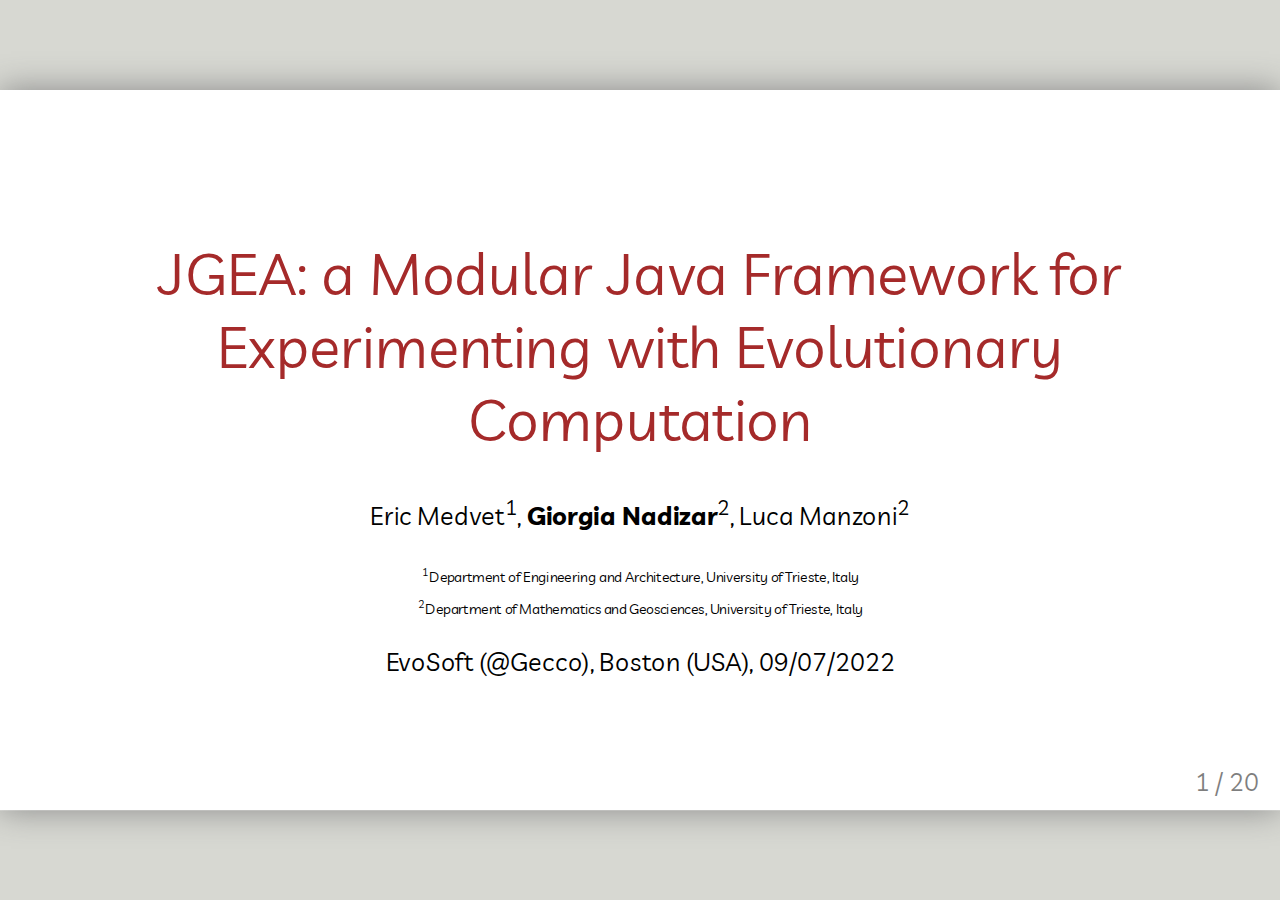
==== JGEA/index.html @ 8d0991c9 "Add files via upload" ====
<!DOCTYPE html>
<html>
  <head>
    <title>JGEA: a Modular Java Framework for Experimenting with Evolutionary Computation</title>
    <meta charset="utf-8" />
    <link rel="stylesheet" type="text/css" href="assets/style.css" />
  </head>
  <body>
    <script src="assets/remark-latest.min.js"></script>
    <script src="assets/katex.min.js"></script>
    <script src="assets/auto-render.min.js"></script>
    <script src="assets/diagram-transformer.js"></script>
    <link rel="stylesheet" href="assets/katex.min.css" />
    <script>
      var sourceUrls = [
        "index.md"
      ];
      var xmlhttp = new XMLHttpRequest();
      var source = "";
      for (var i = 0; i < sourceUrls.length; i++) {
        xmlhttp.open("GET", sourceUrls[i], false);
        xmlhttp.send();
        source += xmlhttp.responseText;
        if (i + 1 < sourceUrls.length) {
          source += "\n---\n";
        }
      }
      var renderMath = function() {
        renderMathInElement(document.body, {
          delimiters: [
            { left: "$$", right: "$$", display: true },
            { left: "$", right: "$", display: false }
          ]
        });
        diagramTransformer.transformAll(document.body, "diagram");
      };
      var slideshow = remark.create(
        {
          source: source,
          ratio: "16:9",
          highlightStyle: "monokai",
          highlightLines: true,
          highlightSpans: true
        },
        renderMath
      );
    </script>
  </body>
</html>
---- JGEA/assets/style.css ----
@import url("https://fonts.googleapis.com/css?family=Livvic:400,400i,700,700i|Roboto+Mono:400,700,400i");
body {
  font-family: "Livvic";
}
.remark-slide-content {
  font-size: 24px;
}
h1,
h2,
h3 {
  font-family: "Livvic";
  font-weight: normal;
}
h1 {
  color: brown;
}
code {
  border-radius: 0.5em;
}
.compact code {
  line-height: 70%;
  font-size: 60%;
}
pre {
  margin: 0.1em 0;
}
.remark-code,
.remark-inline-code {
  font-family: "Roboto Mono";
}
.remark-inline-code {
  color: #812815;
  font-size: 85%;
}
.cols {
  display: flex;
}
.c25 {
  flex: 25%;
}
.c30 {
  flex: 30%;
}
.c40 {
  flex: 40%;
}
.c50 {
  flex: 50%;
}
.c60 {
  flex: 60%;
}
.c70 {
  flex: 70%;
}
.cols > div:nth-child(1) {
  padding-right: 0.5em;
}
.cols > div:nth-last-child(1) {
  padding-left: 0.5em;
}
.cols .vcentered {
  align-self: center;
}
img {
  max-width: 100%;
}
.w50p img {
  width: 50%;
}
.w75p img {
  width: 75%;
}
.h10ex img {
  height: 10ex;
}
.h15ex img {
  height: 15ex;
}
.h25ex img {
  height: 25ex;
}
.h40ex img {
  height: 40ex;
}
.footnote {
  position: absolute;
  bottom: 2.5em;
  font-size: 75%;
}
.ref {
  font-style: italic;
}
.vam {
  vertical-align: middle;
}
.big-quote {
  background-color: lightgray;
  padding: 0.5em;
  font-size: 80%;
  border-radius: 0.5em;
}
.important {
  background-color: #ff5733;
  padding: 0.5em;
  font-size: 150%;
  border-radius: 0.5em;
  color: white;
}
.note {
  color: darkgray;
  font-size: 75%;
}
.note::before {
  content: "(";
}
.note::after {
  content: ")";
}
.diagram text {
  dominant-baseline: middle;
  font-size: 85%;
}
.diagram rect,
.diagram ellipse,
.diagram path {
  stroke-width: 2;
}
.diagram .textLabel {
  text-anchor: middle;
}
.diagram .invisible {
  fill-opacity: 0.33;
  stroke-opacity: 0.33;
}
.diagram.or .obj {
  fill: #fcf3cf;
  stroke: #f1c40f;
}
.diagram.or .zone {
  fill: none;
  stroke: #999999;
  stroke-dasharray: 4 2;
}
.diagram.or .link {
  stroke: #f1c40f;
  fill: none;
}
.diagram.or .ref {
  fill: #f1c40f;
}
.diagram.or .null {
  fill: #eeeeee;
  stroke: #aaaaaa;
}
.diagram.or .zoneLabel {
  fill: #999999;
  font-size: 85%;
}
.diagram.or .refLabel,
.diagram.or .typeLabel,
.diagram.or .contentLabel {
  text-anchor: middle;
}
.diagram.or .refLabel,
.diagram.or .typeLabel,
.diagram.or .contentLabel,
.diagram text.code {
  font-family: "Roboto Mono";
  fill: #812815;
}
.diagram.io .cyl {
  fill: #eeeeee;
  stroke: #aaaaaa;
}
.diagram.io :not(text).device {
  fill: #cccccc;
  stroke: #999999;
}
.diagram.io .arrow {
  fill: #eeaaaa;
  stroke: #ee5555;
}
.diagram.io .array {
  stroke: black;
  fill: white;
}
.diagram.io .cursor {
  fill: #aaaaee;
  stroke: #5555ee;
}
.diagram.io .eos {
  fill: #5555ee;
}
.diagram.io .link {
  stroke: gray;
  fill: none;
}
.diagram.io .link.head {
  stroke: none;
  fill: gray;
}
.diagram.io .axis {
  stroke: black;
  fill: none;
}
.diagram.io .axis.head {
  stroke: none;
  fill: black;
}

.diagram.io .contentLabel {
  text-anchor: middle;
}
.excercise::before {
  font-weight: bolder;
  color: white;
  background-color: green;
  padding: 0.2em;
  content: "for you";
  margin-right: 0.5em;
  border-radius: 5px;
  float: right;
}
.exercise {
  margin-top: 1em;
  background-color: #daf7a6;
  padding: 0.5em;
  border-radius: 0.5em;
}
.question {
  color: green;
  font-size: 75%;
}
.question::before {
  content: "[";
}
.question::after {
  content: "]";
}
.javadoc {
  font-family: "DejaVu Serif", Georgia, "Times New Roman", Times, serif;
  border: 1px solid #2c4557;
  font-size: 50%;
  padding: 0.25em;
}
.javadoc.head {
  font-family: "DejaVu Sans", Arial, Helvetica, sans-serif;
  padding: 0.25em;
}
.javadoc.head .def {
  font-weight: bolder;
  color: #2c4557;
  font-size: 150%;
}
.javadoc.head .pack {
  color: #4a6782;
}
.javadoc.head .indent {
  width: 2em;
  display: inline-block;
}
.javadoc.head p {
  margin: 0.5em 0;
}
.javadoc table {
  border-spacing: 0;
  width: 100%;
}
.javadoc thead th {
  background: #dee3e9;
  text-align: left;
  font-family: "DejaVu Sans", Arial, Helvetica, sans-serif;
}
.javadoc tbody tr td:nth-child(1),
.javadoc:not(.constructors) tbody tr td:nth-child(2),
.javadoc .remark-code,
.javadoc .remark-inline-code {
  font-family: "DejaVu Sans Mono", monospace;
  font-size: 100%;
}
.javadoc tbody tr td:nth-child(3) .remark-inline-code,
.javadoc.constructors tbody tr td:nth-child(2) .remark-inline-code {
  color: black;
}
.javadoc tbody tr td:nth-child(1),
.javadoc tbody tr td:nth-child(1) .remark-inline-code,
.javadoc:not(.constructors) tbody tr td:nth-child(2),
.javadoc tbody tr td:nth-child(2) .remark-inline-code {
  color: #4a6782;
}
.javadoc tbody tr:nth-of-type(2n + 1) {
  background: #ffffff;
}
.javadoc tbody tr:nth-of-type(2n) {
  background: #eeeeee;
}
.javadoc td {
  margin: 0;
  padding: 0 0.5em;
  vertical-align: top;
}
.remark-slide-content.lab {
  background-color: #daf7a6;
}
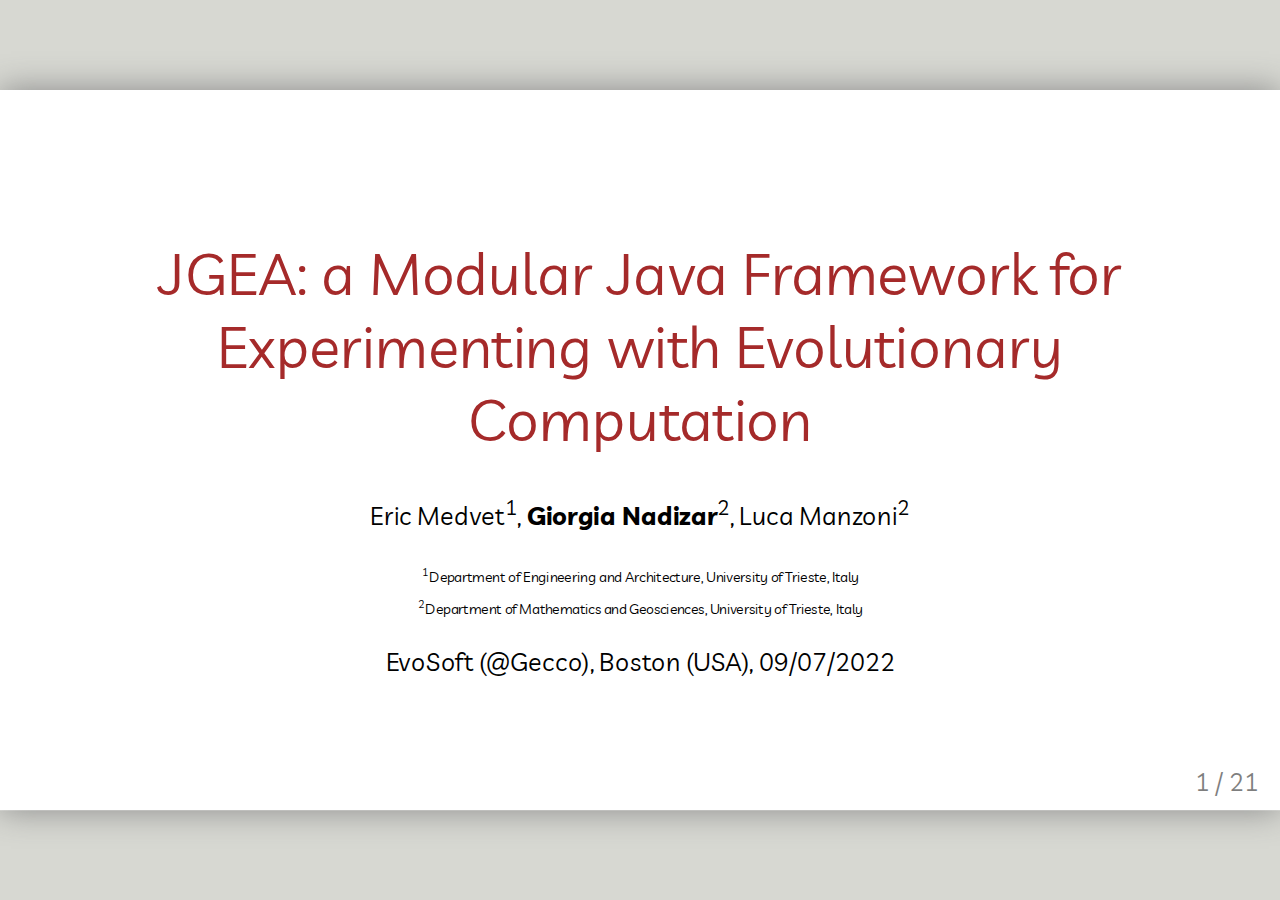
==== commit 10fe789a: "Fa icons added." ====
--- a/JGEA/index.html
+++ b/JGEA/index.html
@@ -3,7 +3,9 @@
   <head>
     <title>JGEA: a Modular Java Framework for Experimenting with Evolutionary Computation</title>
     <meta charset="utf-8" />
+    <link rel="icon" href="images/java.png">
     <link rel="stylesheet" type="text/css" href="assets/style.css" />
+    <link rel="stylesheet" href="https://cdnjs.cloudflare.com/ajax/libs/font-awesome/4.7.0/css/font-awesome.min.css">
   </head>
   <body>
     <script src="assets/remark-latest.min.js"></script>
